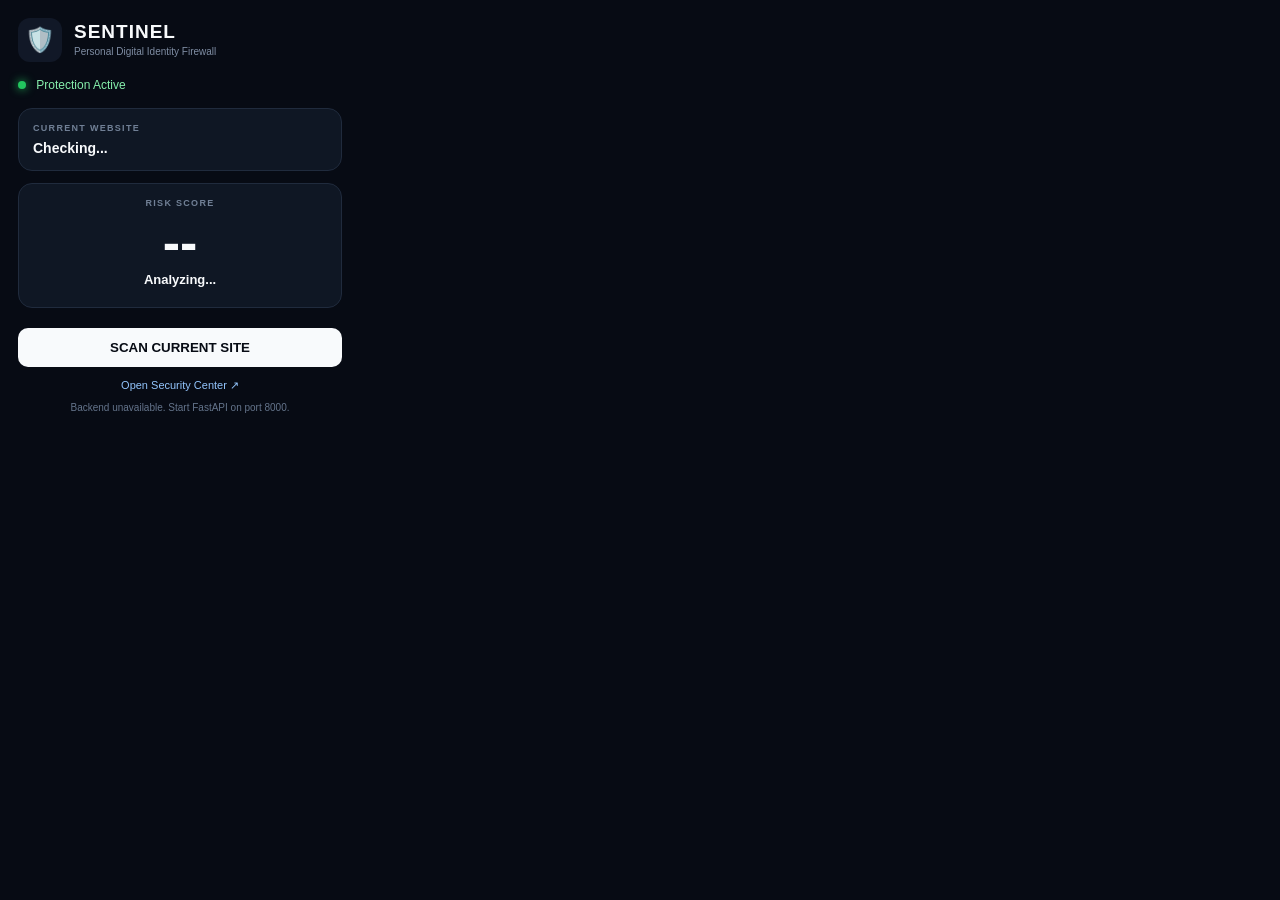
==== extension/popup.html @ 091aee89 "Initial SENTINEL MVP" ====
<!doctype html>
<html>
<head>
<meta charset="utf-8">
<meta name="viewport" content="width=device-width,initial-scale=1">
<title>SENTINEL</title>
<link rel="stylesheet" href="popup.css">
</head>
<body>
<div class="app">
  <header>
    <div class="shield">🛡️</div>
    <div><h1>SENTINEL</h1><p>Personal Digital Identity Firewall</p></div>
  </header>
  <div class="status"><span></span> Protection Active</div>
  <div class="card"><label>CURRENT WEBSITE</label><strong id="domain">Checking...</strong></div>
  <div class="scoreCard">
    <label>RISK SCORE</label>
    <div id="score">--</div>
    <strong id="level">Analyzing...</strong>
    <div id="classification"></div>
  </div>
  <div id="reasons"></div>
  <button id="scan">SCAN CURRENT SITE</button>
  <a href="http://127.0.0.1:8000/dashboard" target="_blank">Open Security Center ↗</a>
  <p id="message"></p>
</div>
<script src="popup.js"></script>
</body>
</html>
---- extension/popup.css ----
*{box-sizing:border-box}body{margin:0;width:360px;background:#070b14;color:#f8fafc;font-family:Arial,sans-serif}.app{padding:18px}header{display:flex;gap:12px;align-items:center}.shield{width:44px;height:44px;border-radius:12px;background:#111827;display:grid;place-items:center;font-size:24px}h1{margin:0;font-size:19px;letter-spacing:1px}header p{margin:3px 0;color:#7f8da3;font-size:10px}.status{margin:16px 0;color:#86efac;font-size:12px}.status span{display:inline-block;width:8px;height:8px;border-radius:50%;background:#22c55e;margin-right:7px;box-shadow:0 0 10px #22c55e}.card,.scoreCard{background:#0f1724;border:1px solid #202b3d;border-radius:14px;padding:14px;margin-bottom:12px}.card label,.scoreCard label{display:block;color:#718096;font-size:9px;letter-spacing:1.3px;font-weight:800;margin-bottom:7px}.card strong{font-size:14px;display:block;overflow:hidden;text-overflow:ellipsis;white-space:nowrap}.scoreCard{text-align:center}.scoreCard #score{font-size:52px;font-weight:900;line-height:1.05}.scoreCard #level{font-size:13px}.scoreCard #classification{color:#94a3b8;font-size:10px;margin-top:5px}.reason{background:#131c2b;border-radius:8px;padding:8px 10px;margin:6px 0;font-size:11px;color:#cbd5e1}.safe{color:#86efac}.danger{color:#f87171}button{width:100%;padding:12px;border:0;border-radius:10px;background:#f8fafc;color:#070b14;font-weight:900;cursor:pointer;margin:8px 0 12px}a{display:block;text-align:center;color:#93c5fd;text-decoration:none;font-size:11px}#message{text-align:center;color:#64748b;font-size:10px;min-height:15px}
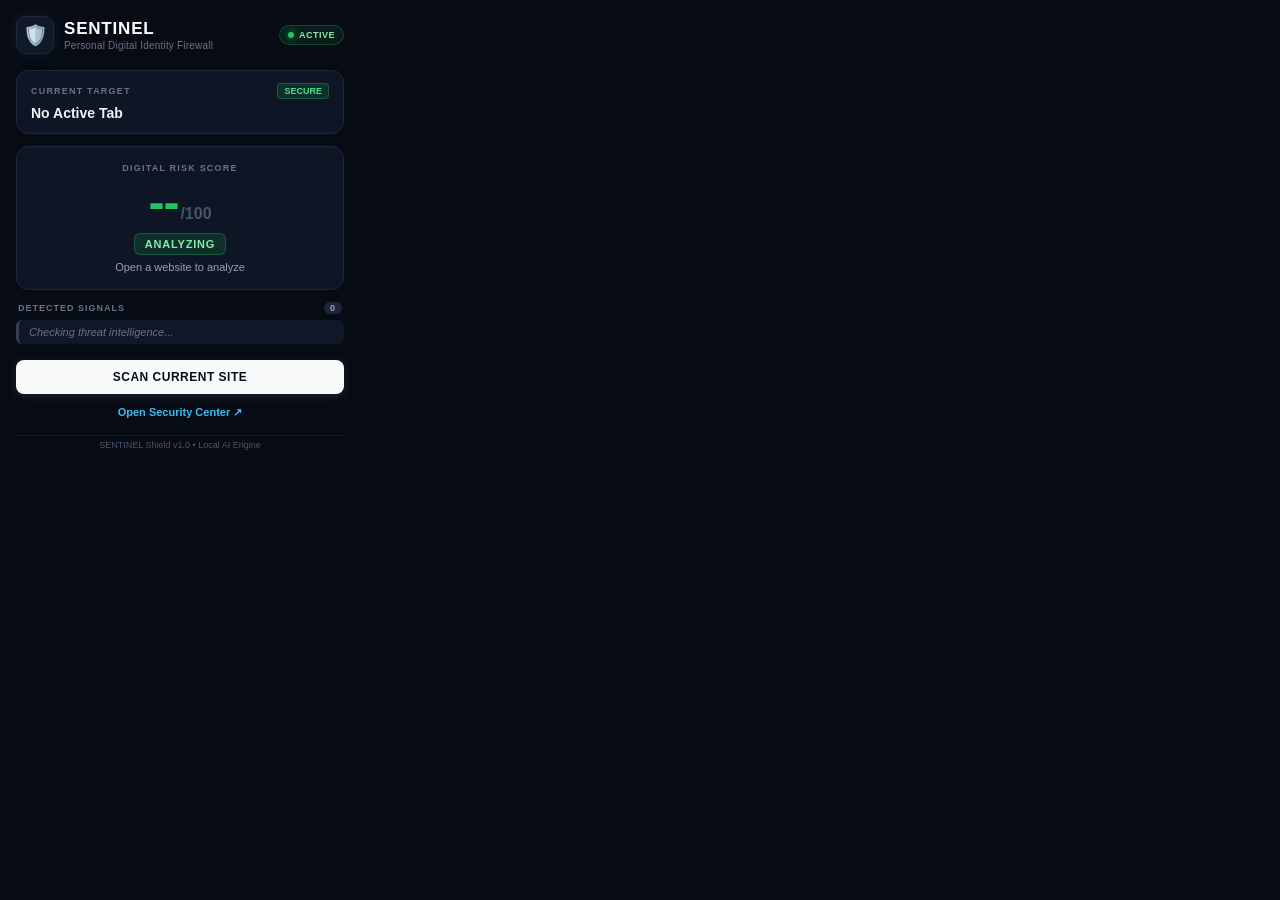
==== commit 1114ff45: "feat: Phase 1 fix + Phase 2 real-time browser shield + identity firewall + regression tests" ====
--- a/extension/popup.html
+++ b/extension/popup.html
@@ -1,30 +1,76 @@
 <!doctype html>
-<html>
+<html lang="en">
 <head>
-<meta charset="utf-8">
-<meta name="viewport" content="width=device-width,initial-scale=1">
-<title>SENTINEL</title>
-<link rel="stylesheet" href="popup.css">
+  <meta charset="utf-8">
+  <meta name="viewport" content="width=device-width, initial-scale=1">
+  <title>SENTINEL</title>
+  <link rel="stylesheet" href="popup.css">
 </head>
 <body>
-<div class="app">
-  <header>
-    <div class="shield">🛡️</div>
-    <div><h1>SENTINEL</h1><p>Personal Digital Identity Firewall</p></div>
-  </header>
-  <div class="status"><span></span> Protection Active</div>
-  <div class="card"><label>CURRENT WEBSITE</label><strong id="domain">Checking...</strong></div>
-  <div class="scoreCard">
-    <label>RISK SCORE</label>
-    <div id="score">--</div>
-    <strong id="level">Analyzing...</strong>
-    <div id="classification"></div>
+  <div class="app">
+    <header>
+      <div class="shield-badge">🛡️</div>
+      <div class="title-group">
+        <h1>SENTINEL</h1>
+        <p>Personal Digital Identity Firewall</p>
+      </div>
+      <div class="status-indicator" title="Protection is actively monitoring your browsing">
+        <span class="status-dot"></span>
+        <span class="status-label">ACTIVE</span>
+      </div>
+    </header>
+
+    <div class="site-card">
+      <div class="card-label-row">
+        <span class="card-label">CURRENT TARGET</span>
+        <span id="security-protocol" class="protocol-badge">SECURE</span>
+      </div>
+      <div class="domain-row">
+        <strong id="domain">Checking...</strong>
+      </div>
+      <div id="identity-banner" class="identity-banner hidden">
+        <span class="identity-icon">🔐</span>
+        <span id="identity-text">Identity Fields Monitored</span>
+      </div>
+    </div>
+
+    <div class="score-card" id="score-card">
+      <div class="card-label-row center">
+        <span class="card-label">DIGITAL RISK SCORE</span>
+      </div>
+      <div class="score-display">
+        <span id="score" class="score-number">--</span>
+        <span class="score-total">/100</span>
+      </div>
+      <div class="badge-row">
+        <span id="level" class="level-badge">ANALYZING</span>
+      </div>
+      <div id="classification" class="classification-tag">Scanning page signals...</div>
+    </div>
+
+    <div class="threats-section">
+      <div class="section-header">
+        <span>DETECTED SIGNALS</span>
+        <span id="signal-count" class="signal-count">0</span>
+      </div>
+      <div id="reasons" class="reasons-list">
+        <div class="reason placeholder">Checking threat intelligence...</div>
+      </div>
+    </div>
+
+    <div class="actions">
+      <button id="scan-btn" class="primary-btn">
+        <span id="scan-text">SCAN CURRENT SITE</span>
+      </button>
+      <a href="http://127.0.0.1:8000/dashboard" target="_blank" class="dashboard-link">
+        Open Security Center ↗
+      </a>
+    </div>
+
+    <footer>
+      <span id="message">SENTINEL Shield v1.0 • Local AI Engine</span>
+    </footer>
   </div>
-  <div id="reasons"></div>
-  <button id="scan">SCAN CURRENT SITE</button>
-  <a href="http://127.0.0.1:8000/dashboard" target="_blank">Open Security Center ↗</a>
-  <p id="message"></p>
-</div>
-<script src="popup.js"></script>
+  <script src="popup.js"></script>
 </body>
-</html>+</html>
--- a/extension/popup.css
+++ b/extension/popup.css
@@ -1 +1,346 @@
-*{box-sizing:border-box}body{margin:0;width:360px;background:#070b14;color:#f8fafc;font-family:Arial,sans-serif}.app{padding:18px}header{display:flex;gap:12px;align-items:center}.shield{width:44px;height:44px;border-radius:12px;background:#111827;display:grid;place-items:center;font-size:24px}h1{margin:0;font-size:19px;letter-spacing:1px}header p{margin:3px 0;color:#7f8da3;font-size:10px}.status{margin:16px 0;color:#86efac;font-size:12px}.status span{display:inline-block;width:8px;height:8px;border-radius:50%;background:#22c55e;margin-right:7px;box-shadow:0 0 10px #22c55e}.card,.scoreCard{background:#0f1724;border:1px solid #202b3d;border-radius:14px;padding:14px;margin-bottom:12px}.card label,.scoreCard label{display:block;color:#718096;font-size:9px;letter-spacing:1.3px;font-weight:800;margin-bottom:7px}.card strong{font-size:14px;display:block;overflow:hidden;text-overflow:ellipsis;white-space:nowrap}.scoreCard{text-align:center}.scoreCard #score{font-size:52px;font-weight:900;line-height:1.05}.scoreCard #level{font-size:13px}.scoreCard #classification{color:#94a3b8;font-size:10px;margin-top:5px}.reason{background:#131c2b;border-radius:8px;padding:8px 10px;margin:6px 0;font-size:11px;color:#cbd5e1}.safe{color:#86efac}.danger{color:#f87171}button{width:100%;padding:12px;border:0;border-radius:10px;background:#f8fafc;color:#070b14;font-weight:900;cursor:pointer;margin:8px 0 12px}a{display:block;text-align:center;color:#93c5fd;text-decoration:none;font-size:11px}#message{text-align:center;color:#64748b;font-size:10px;min-height:15px}+* {
+  box-sizing: border-box;
+  margin: 0;
+  padding: 0;
+}
+
+body {
+  width: 360px;
+  background: #070b14;
+  color: #f8fafc;
+  font-family: -apple-system, BlinkMacSystemFont, "Segoe UI", Roboto, "Helvetica Neue", Arial, sans-serif;
+  user-select: none;
+  overflow-x: hidden;
+}
+
+.app {
+  padding: 16px;
+  display: flex;
+  flex-direction: column;
+  gap: 12px;
+}
+
+header {
+  display: flex;
+  align-items: center;
+  gap: 10px;
+  padding-bottom: 4px;
+}
+
+.shield-badge {
+  width: 38px;
+  height: 38px;
+  border-radius: 10px;
+  background: #111827;
+  border: 1px solid #1f293d;
+  display: grid;
+  place-items: center;
+  font-size: 20px;
+  box-shadow: 0 0 15px rgba(56, 189, 248, 0.1);
+}
+
+.title-group {
+  flex: 1;
+}
+
+h1 {
+  font-size: 17px;
+  font-weight: 800;
+  letter-spacing: 0.8px;
+  color: #ffffff;
+  line-height: 1.2;
+}
+
+.title-group p {
+  color: #64748b;
+  font-size: 10px;
+  font-weight: 500;
+  letter-spacing: 0.2px;
+}
+
+.status-indicator {
+  display: flex;
+  align-items: center;
+  gap: 5px;
+  background: rgba(34, 197, 94, 0.1);
+  border: 1px solid rgba(34, 197, 94, 0.25);
+  padding: 4px 8px;
+  border-radius: 20px;
+}
+
+.status-dot {
+  width: 6px;
+  height: 6px;
+  border-radius: 50%;
+  background: #22c55e;
+  box-shadow: 0 0 8px #22c55e;
+}
+
+.status-label {
+  font-size: 9px;
+  font-weight: 800;
+  color: #86efac;
+  letter-spacing: 0.5px;
+}
+
+.site-card, .score-card {
+  background: #0e1524;
+  border: 1px solid #1c2638;
+  border-radius: 12px;
+  padding: 12px 14px;
+}
+
+.card-label-row {
+  display: flex;
+  justify-content: space-between;
+  align-items: center;
+  margin-bottom: 6px;
+}
+
+.card-label-row.center {
+  justify-content: center;
+}
+
+.card-label {
+  font-size: 9px;
+  font-weight: 800;
+  letter-spacing: 1.2px;
+  color: #64748b;
+  text-transform: uppercase;
+}
+
+.protocol-badge {
+  font-size: 9px;
+  font-weight: 700;
+  padding: 2px 6px;
+  border-radius: 4px;
+  background: rgba(34, 197, 94, 0.15);
+  color: #4ade80;
+  border: 1px solid rgba(34, 197, 94, 0.3);
+}
+
+.protocol-badge.insecure {
+  background: rgba(239, 68, 68, 0.15);
+  color: #f87171;
+  border-color: rgba(239, 68, 68, 0.3);
+}
+
+.domain-row strong {
+  font-size: 14px;
+  font-weight: 700;
+  display: block;
+  overflow: hidden;
+  text-overflow: ellipsis;
+  white-space: nowrap;
+  color: #f1f5f9;
+}
+
+.identity-banner {
+  margin-top: 8px;
+  padding: 6px 10px;
+  background: rgba(245, 158, 11, 0.1);
+  border: 1px solid rgba(245, 158, 11, 0.25);
+  border-radius: 6px;
+  font-size: 10px;
+  font-weight: 600;
+  color: #fbbf24;
+  display: flex;
+  align-items: center;
+  gap: 6px;
+}
+
+.identity-banner.hidden {
+  display: none;
+}
+
+.score-card {
+  text-align: center;
+  padding: 16px 14px;
+  transition: all 0.3s ease;
+}
+
+.score-display {
+  display: flex;
+  align-items: baseline;
+  justify-content: center;
+  gap: 2px;
+  margin: 4px 0 6px 0;
+}
+
+.score-number {
+  font-size: 48px;
+  font-weight: 900;
+  line-height: 1;
+  color: #22c55e;
+  letter-spacing: -1px;
+}
+
+.score-total {
+  font-size: 16px;
+  color: #475569;
+  font-weight: 600;
+}
+
+.badge-row {
+  margin-bottom: 6px;
+}
+
+.level-badge {
+  display: inline-block;
+  padding: 4px 10px;
+  border-radius: 6px;
+  font-size: 11px;
+  font-weight: 800;
+  letter-spacing: 0.8px;
+  text-transform: uppercase;
+  background: rgba(34, 197, 94, 0.15);
+  color: #86efac;
+  border: 1px solid rgba(34, 197, 94, 0.3);
+}
+
+.classification-tag {
+  font-size: 11px;
+  color: #94a3b8;
+  font-weight: 500;
+}
+
+/* Dynamic severity coloring */
+.score-card.safe .score-number { color: #22c55e; }
+.score-card.safe .level-badge { background: rgba(34, 197, 94, 0.15); color: #86efac; border-color: rgba(34, 197, 94, 0.3); }
+
+.score-card.suspicious .score-number { color: #eab308; }
+.score-card.suspicious .level-badge { background: rgba(234, 179, 8, 0.15); color: #fde047; border-color: rgba(234, 179, 8, 0.3); }
+
+.score-card.high .score-number { color: #f97316; }
+.score-card.high .level-badge { background: rgba(249, 115, 22, 0.15); color: #fdba74; border-color: rgba(249, 115, 22, 0.3); }
+
+.score-card.dangerous {
+  border-color: rgba(239, 68, 68, 0.5);
+  box-shadow: 0 0 20px rgba(239, 68, 68, 0.15);
+}
+.score-card.dangerous .score-number { color: #ef4444; }
+.score-card.dangerous .level-badge { background: #ef4444; color: #ffffff; border-color: #ef4444; }
+
+.threats-section {
+  display: flex;
+  flex-direction: column;
+  gap: 6px;
+}
+
+.section-header {
+  display: flex;
+  justify-content: space-between;
+  align-items: center;
+  font-size: 9px;
+  font-weight: 800;
+  letter-spacing: 1px;
+  color: #64748b;
+  padding: 0 2px;
+}
+
+.signal-count {
+  background: #1c2638;
+  color: #94a3b8;
+  padding: 1px 6px;
+  border-radius: 10px;
+  font-size: 9px;
+}
+
+.reasons-list {
+  display: flex;
+  flex-direction: column;
+  gap: 5px;
+  max-height: 140px;
+  overflow-y: auto;
+}
+
+.reasons-list::-webkit-scrollbar {
+  width: 4px;
+}
+.reasons-list::-webkit-scrollbar-thumb {
+  background: #1e293b;
+  border-radius: 4px;
+}
+
+.reason {
+  background: #101827;
+  border-left: 3px solid #ef4444;
+  border-radius: 6px;
+  padding: 6px 10px;
+  font-size: 11px;
+  color: #e2e8f0;
+  display: flex;
+  align-items: center;
+  gap: 6px;
+}
+
+.reason.critical { border-left-color: #ef4444; background: rgba(239, 68, 68, 0.08); }
+.reason.high { border-left-color: #f97316; background: rgba(249, 115, 22, 0.08); }
+.reason.medium { border-left-color: #eab308; background: rgba(234, 179, 8, 0.08); }
+
+.reason.safe {
+  border-left-color: #22c55e;
+  background: rgba(34, 197, 94, 0.06);
+  color: #86efac;
+}
+
+.reason.placeholder {
+  border-left-color: #334155;
+  color: #64748b;
+  font-style: italic;
+}
+
+.actions {
+  display: flex;
+  flex-direction: column;
+  gap: 8px;
+  margin-top: 4px;
+}
+
+.primary-btn {
+  width: 100%;
+  padding: 10px 14px;
+  border: none;
+  border-radius: 8px;
+  background: #f8fafc;
+  color: #090e1a;
+  font-size: 12px;
+  font-weight: 800;
+  letter-spacing: 0.5px;
+  cursor: pointer;
+  transition: all 0.2s ease;
+  box-shadow: 0 2px 10px rgba(255, 255, 255, 0.1);
+}
+
+.primary-btn:hover {
+  background: #ffffff;
+  transform: translateY(-1px);
+}
+
+.primary-btn:active {
+  transform: translateY(0);
+}
+
+.dashboard-link {
+  display: block;
+  text-align: center;
+  color: #38bdf8;
+  font-size: 11px;
+  font-weight: 600;
+  text-decoration: none;
+  padding: 4px;
+  transition: color 0.2s;
+}
+
+.dashboard-link:hover {
+  color: #7dd3fc;
+  text-decoration: underline;
+}
+
+footer {
+  text-align: center;
+  font-size: 9px;
+  color: #475569;
+  padding-top: 4px;
+  border-top: 1px solid #111827;
+}
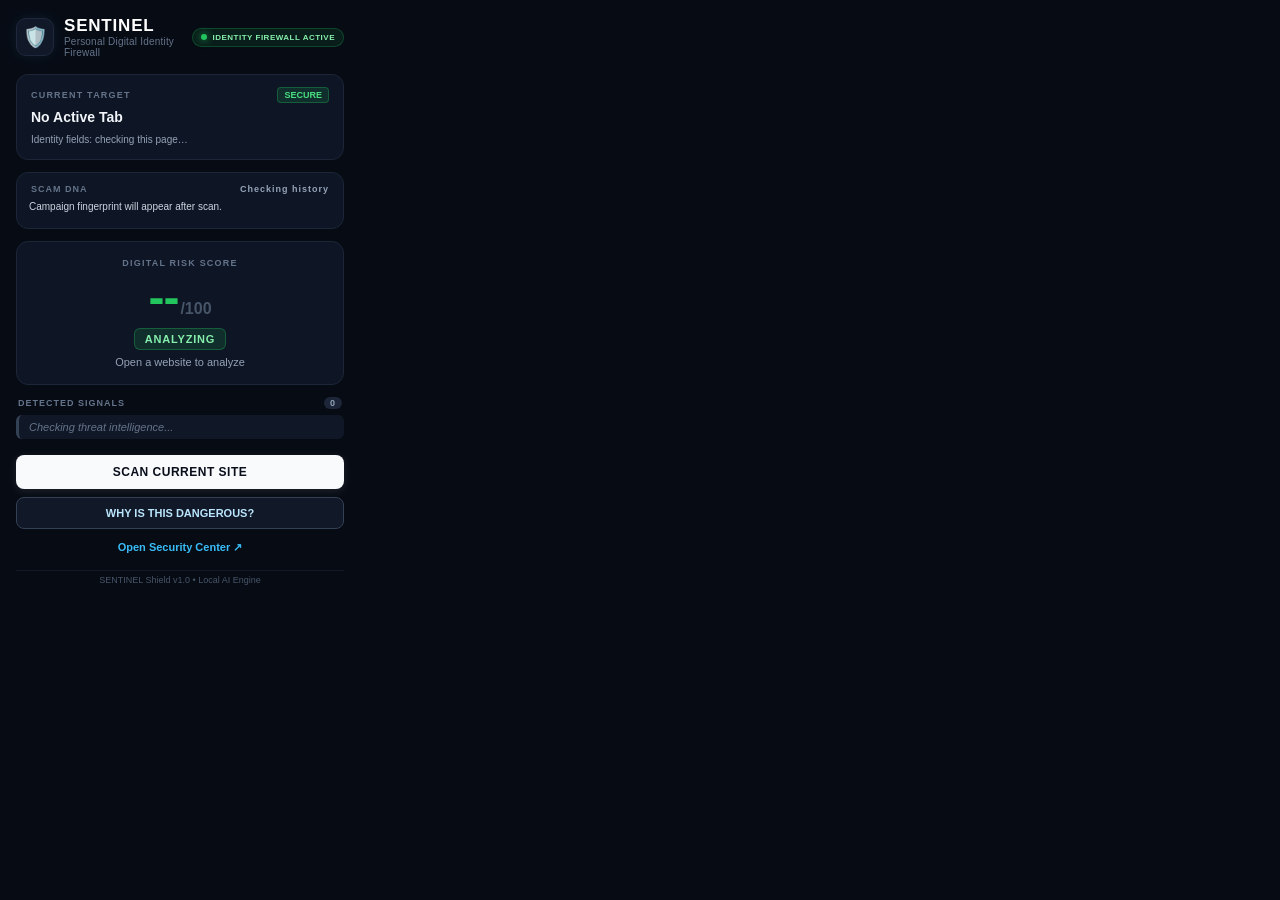
==== commit d437e8c8: "Add identity firewall, scam DNA, and AI analyst" ====
--- a/extension/popup.html
+++ b/extension/popup.html
@@ -16,7 +16,7 @@
       </div>
       <div class="status-indicator" title="Protection is actively monitoring your browsing">
         <span class="status-dot"></span>
-        <span class="status-label">ACTIVE</span>
+        <span class="status-label">IDENTITY FIREWALL ACTIVE</span>
       </div>
     </header>
 
@@ -32,6 +32,13 @@
         <span class="identity-icon">🔐</span>
         <span id="identity-text">Identity Fields Monitored</span>
       </div>
+      <div id="identity-details" class="identity-details">Identity fields: checking this page…</div>
+    </div>
+
+    <div class="campaign-card">
+      <div class="section-header"><span>SCAM DNA</span><span id="seen-before" class="seen-badge">Checking history</span></div>
+      <div id="campaign-info" class="campaign-info">Campaign fingerprint will appear after scan.</div>
+      <div id="related-domains" class="related-domains"></div>
     </div>
 
     <div class="score-card" id="score-card">
@@ -62,6 +69,8 @@
       <button id="scan-btn" class="primary-btn">
         <span id="scan-text">SCAN CURRENT SITE</span>
       </button>
+      <button id="explain-btn" class="secondary-btn">WHY IS THIS DANGEROUS?</button>
+      <div id="explanation" class="explanation hidden" aria-live="polite"></div>
       <a href="http://127.0.0.1:8000/dashboard" target="_blank" class="dashboard-link">
         Open Security Center ↗
       </a>
--- a/extension/popup.css
+++ b/extension/popup.css
@@ -77,11 +77,23 @@
 }
 
 .status-label {
-  font-size: 9px;
+  font-size: 8px;
   font-weight: 800;
   color: #86efac;
   letter-spacing: 0.5px;
 }
+
+.identity-details { margin-top: 7px; color: #94a3b8; font-size: 10px; line-height: 1.5; }
+.campaign-card { background:#0e1524; border:1px solid #1c2638; border-radius:12px; padding:11px 12px; }
+.campaign-card .section-header { margin-bottom:7px; }
+.campaign-info { color:#cbd5e1; font-size:10px; overflow-wrap:anywhere; }
+.seen-badge { color:#94a3b8; font-size:9px; }
+.seen-badge.seen { color:#fbbf24; }
+.related-domains { color:#94a3b8; font-size:10px; margin-top:5px; overflow-wrap:anywhere; }
+.secondary-btn { width:100%; padding:9px; border:1px solid #334155; border-radius:8px; background:#111827; color:#bae6fd; font-size:11px; font-weight:800; cursor:pointer; }
+.secondary-btn:disabled { opacity:.6; cursor:wait; }
+.explanation { padding:9px; border:1px solid #263449; border-radius:8px; color:#cbd5e1; background:#0b1220; font-size:10px; line-height:1.5; }
+.explanation.hidden { display:none; }
 
 .site-card, .score-card {
   background: #0e1524;
